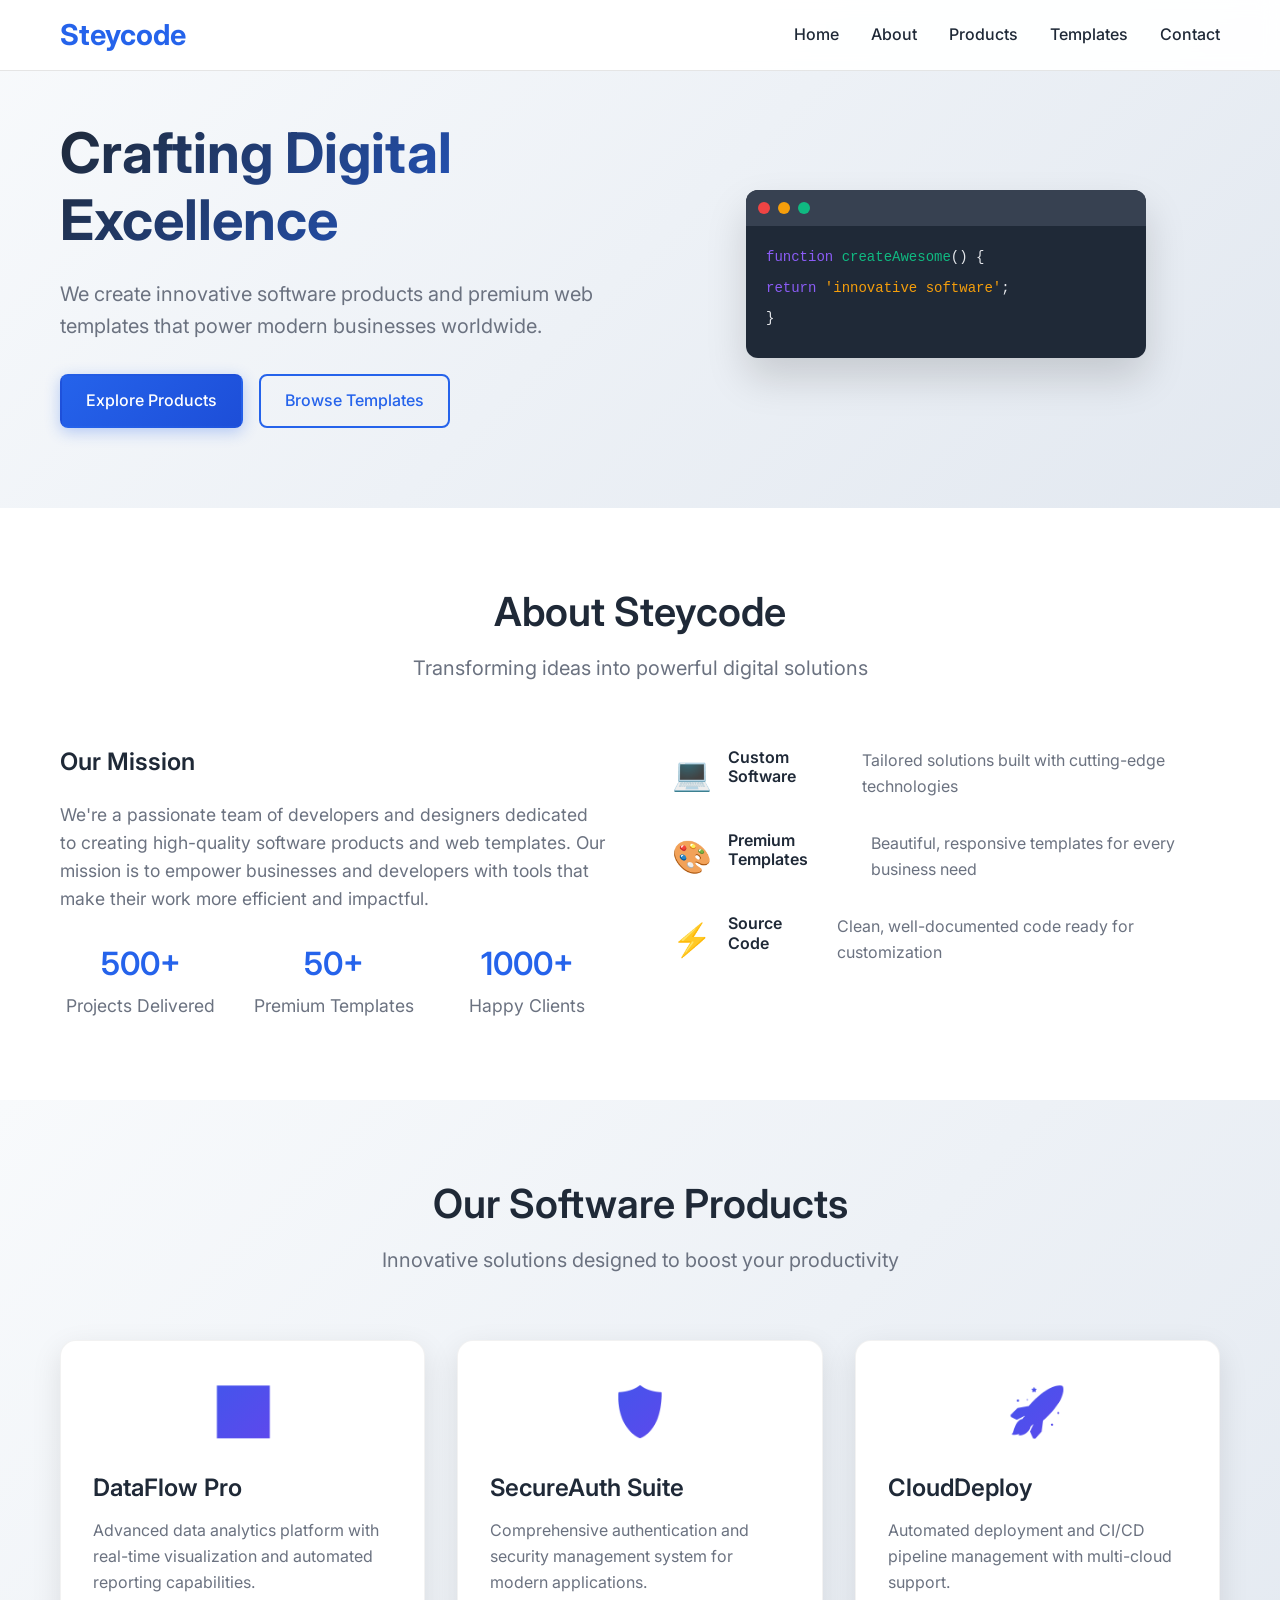
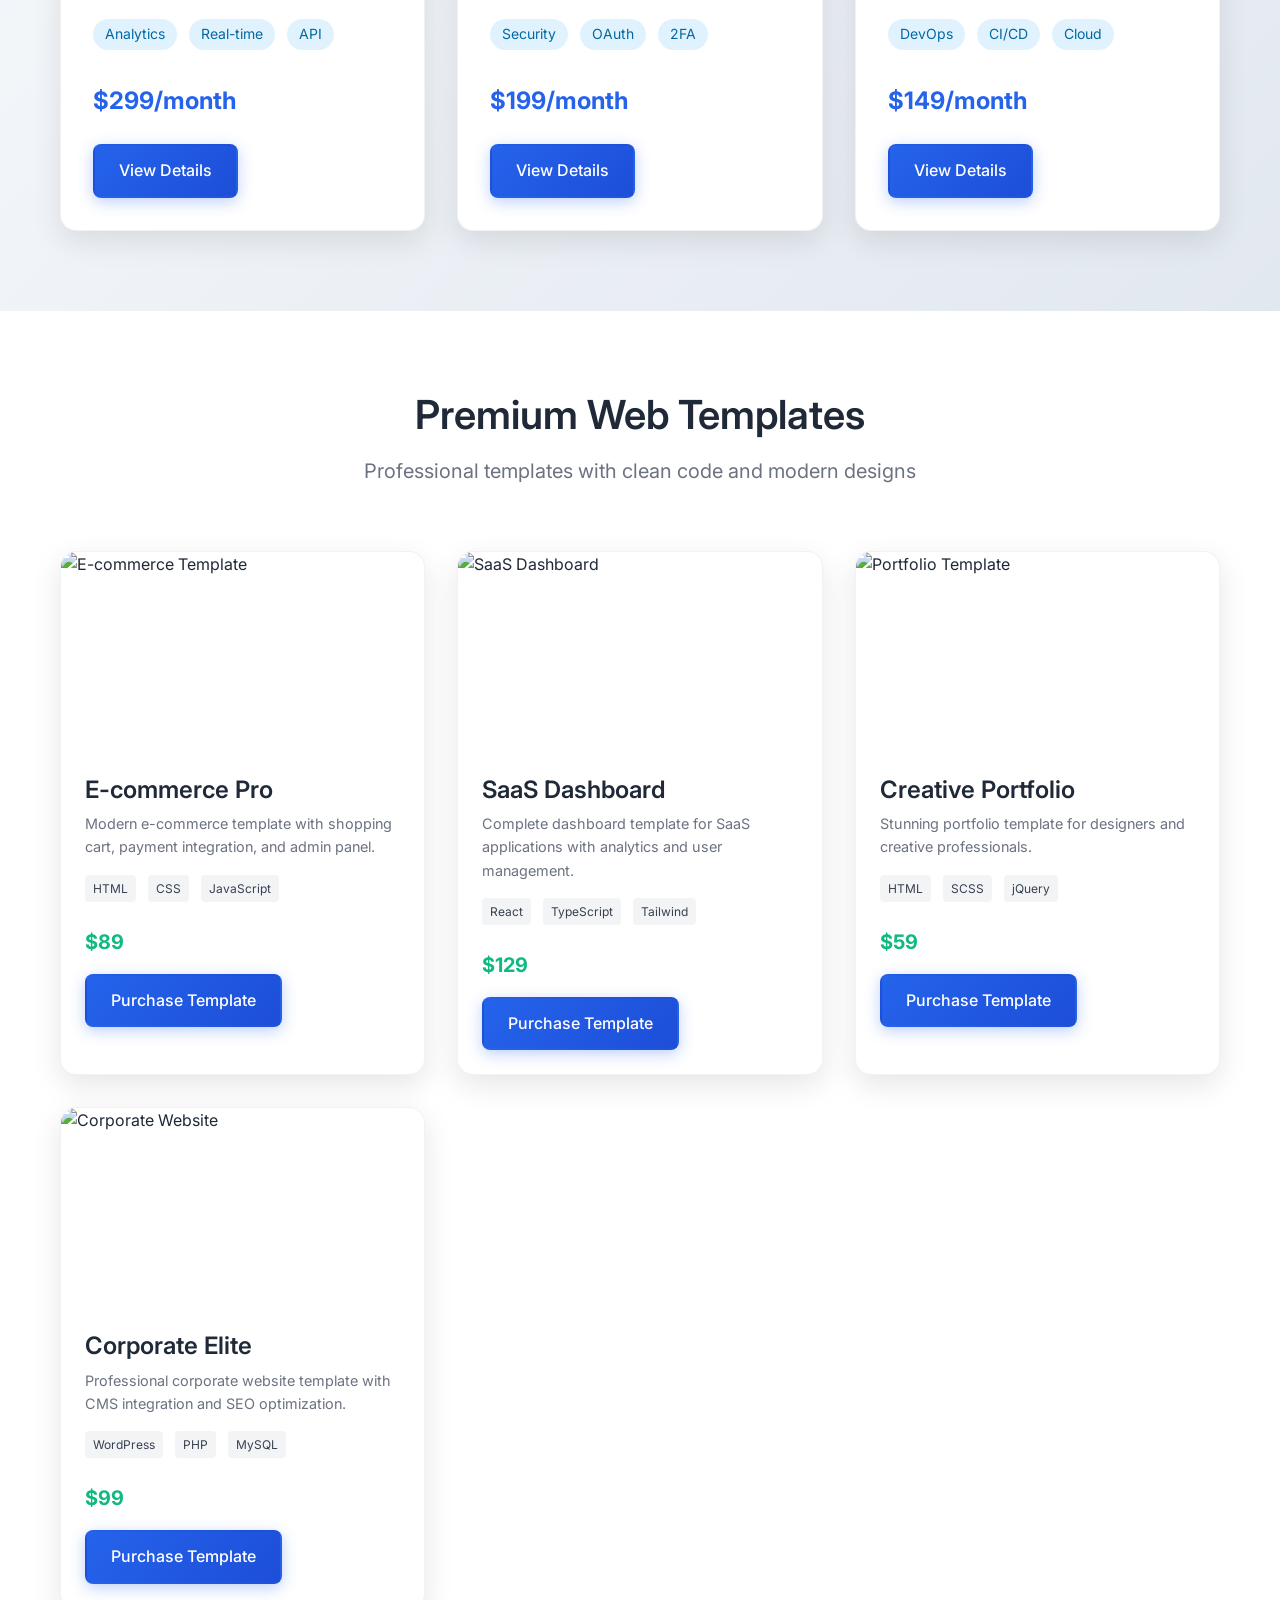
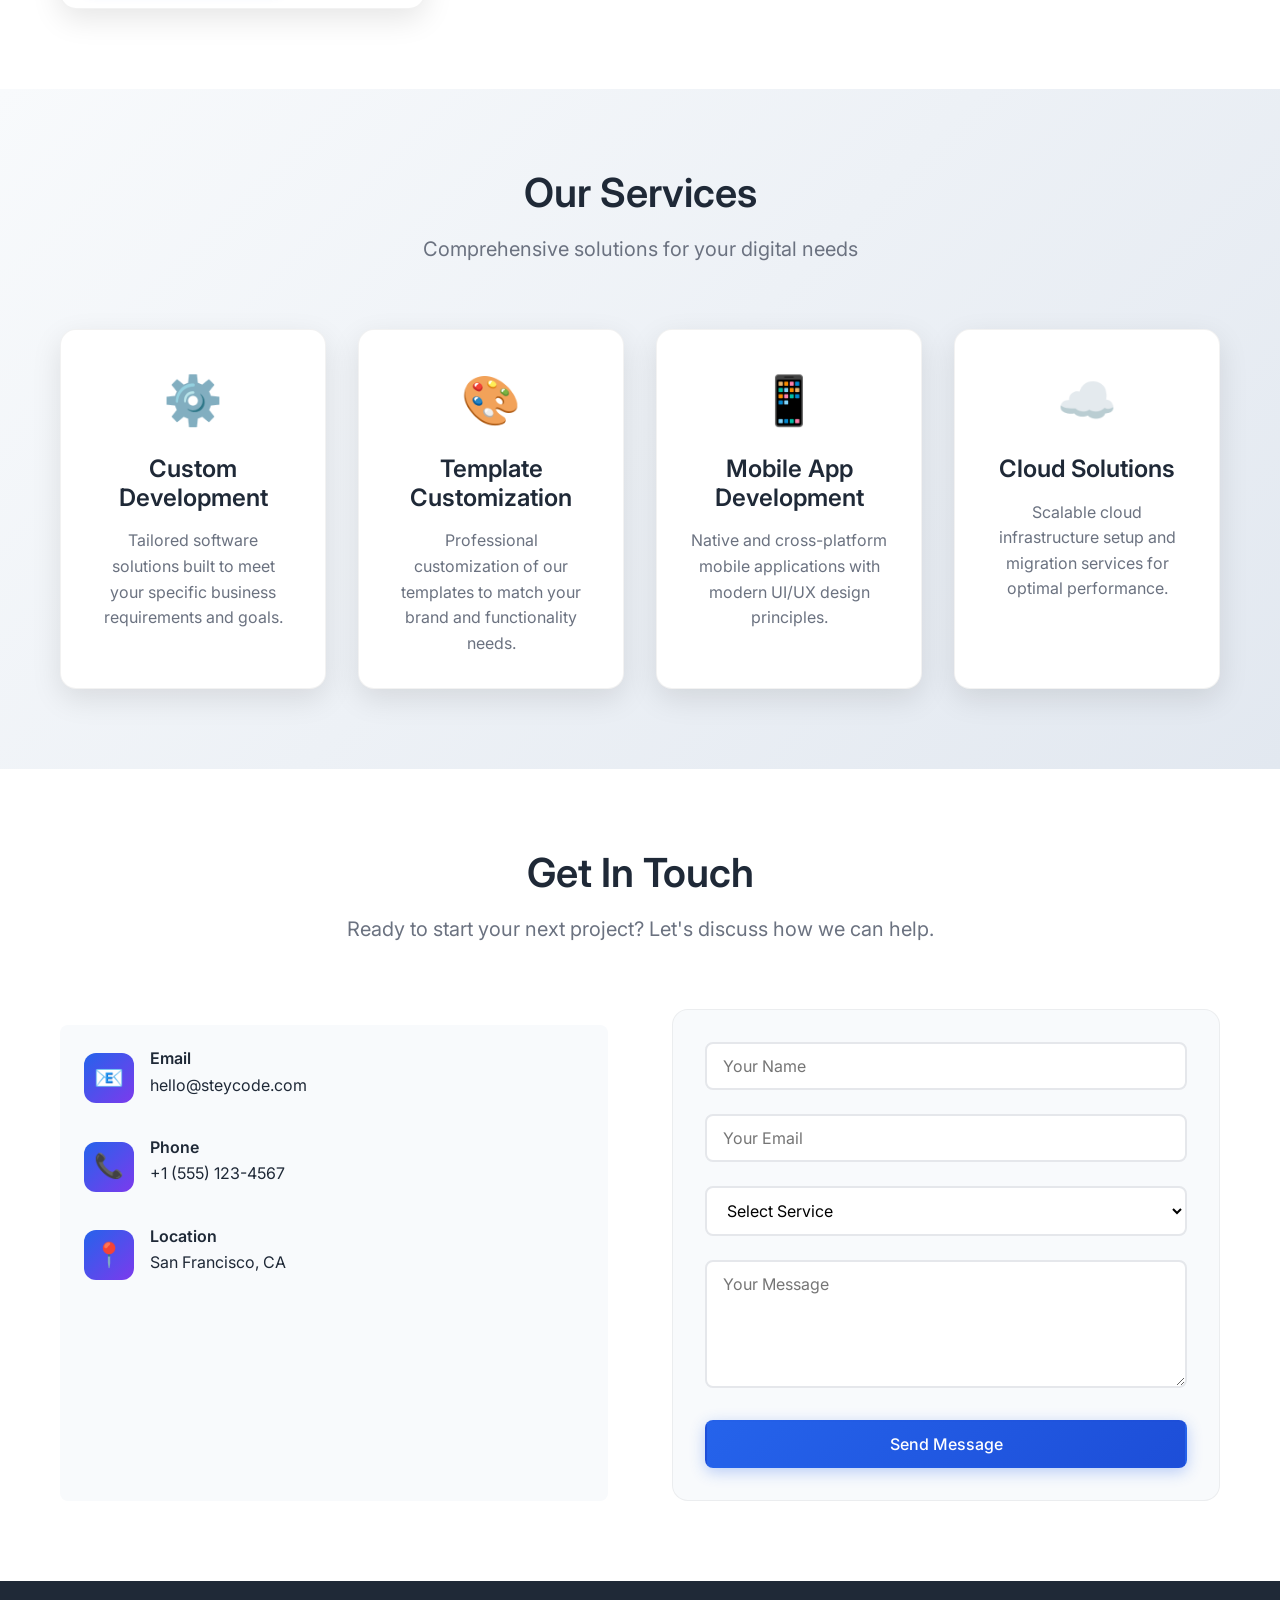
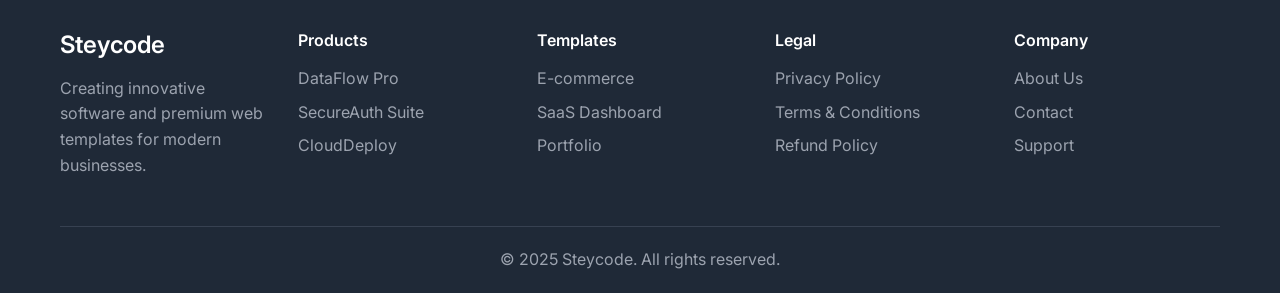
==== product-details.html @ 84a64c3a "Initial Commit" ====
<!doctype html>
<html lang="en">
  <head>
    <meta charset="UTF-8" />
    <meta name="viewport" content="width=device-width, initial-scale=1.0" />
    <title>Product Details - Steycode</title>
    <meta name="description" content="Detailed information about Steycode software products">
    <link rel="preconnect" href="https://fonts.googleapis.com">
    <link rel="preconnect" href="https://fonts.gstatic.com" crossorigin>
    <link href="https://fonts.googleapis.com/css2?family=Inter:wght@300;400;500;600;700&display=swap" rel="stylesheet">
    <link rel="stylesheet" href="style.css">
  </head>
  <body>
    <!-- Navigation -->
    <nav class="navbar">
      <div class="nav-container">
        <div class="nav-logo">
          <a href="index.html"><h2>Steycode</h2></a>
        </div>
        <ul class="nav-menu">
          <li><a href="index.html#home" class="nav-link">Home</a></li>
          <li><a href="index.html#about" class="nav-link">About</a></li>
          <li><a href="index.html#products" class="nav-link">Products</a></li>
          <li><a href="index.html#templates" class="nav-link">Templates</a></li>
          <li><a href="index.html#contact" class="nav-link">Contact</a></li>
        </ul>
        <div class="hamburger">
          <span></span>
          <span></span>
          <span></span>
        </div>
      </div>
    </nav>

    <!-- Product Details Section -->
    <section class="product-details-page">
      <div class="container">
        <div class="breadcrumb">
          <a href="index.html">Home</a> > <a href="index.html#products">Products</a> > <span id="product-name">Product Details</span>
        </div>
        
        <div id="product-content" class="product-details-content">
          <!-- Content will be loaded by JavaScript -->
        </div>
      </div>
    </section>

    <!-- Footer -->
    <footer class="footer">
      <div class="container">
        <div class="footer-content">
          <div class="footer-section">
            <h3>Steycode</h3>
            <p>Creating innovative software and premium web templates for modern businesses.</p>
          </div>
          <div class="footer-section">
            <h4>Products</h4>
            <ul>
              <li><a href="product-details.html?product=dataflow">DataFlow Pro</a></li>
              <li><a href="product-details.html?product=secureauth">SecureAuth Suite</a></li>
              <li><a href="product-details.html?product=clouddeploy">CloudDeploy</a></li>
            </ul>
          </div>
          <div class="footer-section">
            <h4>Templates</h4>
            <ul>
              <li><a href="purchase.html?template=ecommerce&price=89">E-commerce</a></li>
              <li><a href="purchase.html?template=saas&price=129">SaaS Dashboard</a></li>
              <li><a href="purchase.html?template=portfolio&price=59">Portfolio</a></li>
            </ul>
          </div>
          <div class="footer-section">
            <h4>Legal</h4>
            <ul>
              <li><a href="privacy-policy.html">Privacy Policy</a></li>
              <li><a href="terms-conditions.html">Terms & Conditions</a></li>
              <li><a href="refund-policy.html">Refund Policy</a></li>
            </ul>
          </div>
          <div class="footer-section">
            <h4>Company</h4>
            <ul>
              <li><a href="index.html#about">About Us</a></li>
              <li><a href="index.html#contact">Contact</a></li>
              <li><a href="mailto:hello@steycode.com">Support</a></li>
            </ul>
          </div>
        </div>
        <div class="footer-bottom">
          <p>&copy; 2025 Steycode. All rights reserved.</p>
        </div>
      </div>
    </footer>

    <script src="product-details.js"></script>
  </body>
</html>
---- style.css ----
/* Reset and Base Styles */
* {
  margin: 0;
  padding: 0;
  box-sizing: border-box;
}

html {
  scroll-behavior: smooth;
}

body {
  font-family: 'Inter', -apple-system, BlinkMacSystemFont, 'Segoe UI', Roboto, sans-serif;
  line-height: 1.6;
  color: #1f2937;
  background-color: #ffffff;
}

/* Container */
.container {
  max-width: 1200px;
  margin: 0 auto;
  padding: 0 20px;
}

/* Typography */
h1, h2, h3, h4, h5, h6 {
  line-height: 1.2;
  font-weight: 600;
}

h1 {
  font-size: 3.5rem;
  font-weight: 700;
}

h2 {
  font-size: 2.5rem;
}

h3 {
  font-size: 1.5rem;
}

p {
  margin-bottom: 1rem;
  color: #6b7280;
}

/* Buttons */
.btn {
  display: inline-block;
  padding: 12px 24px;
  border-radius: 8px;
  text-decoration: none;
  font-weight: 500;
  transition: all 0.3s ease;
  border: 2px solid transparent;
  cursor: pointer;
  text-align: center;
  background: none;
  font-family: inherit;
  font-size: 1rem;
}

.btn-primary {
  background: linear-gradient(135deg, #2563eb, #1d4ed8);
  color: white;
  box-shadow: 0 4px 15px rgba(37, 99, 235, 0.3);
}

.btn-primary:hover {
  transform: translateY(-2px);
  box-shadow: 0 8px 25px rgba(37, 99, 235, 0.4);
}

.btn-secondary {
  background: transparent;
  color: #2563eb;
  border-color: #2563eb;
}

.btn-secondary:hover {
  background: #2563eb;
  color: white;
  transform: translateY(-2px);
}

.btn-white {
  background: white;
  color: #1f2937;
  box-shadow: 0 4px 15px rgba(0, 0, 0, 0.1);
}

.btn-white:hover {
  transform: translateY(-2px);
  box-shadow: 0 8px 25px rgba(0, 0, 0, 0.15);
}

.btn-full {
  width: 100%;
}

.btn-large {
  padding: 16px 32px;
  font-size: 1.1rem;
}

/* Navigation */
.navbar {
  position: fixed;
  top: 0;
  width: 100%;
  background: rgba(255, 255, 255, 0.95);
  backdrop-filter: blur(10px);
  border-bottom: 1px solid rgba(0, 0, 0, 0.1);
  z-index: 1000;
  transition: all 0.3s ease;
}

.nav-container {
  max-width: 1200px;
  margin: 0 auto;
  padding: 0 20px;
  display: flex;
  justify-content: space-between;
  align-items: center;
  height: 70px;
}

.nav-logo h2 {
  color: #2563eb;
  font-size: 1.8rem;
  font-weight: 700;
}

.nav-logo a {
  text-decoration: none;
}

.nav-menu {
  display: flex;
  list-style: none;
  gap: 2rem;
}

.nav-link {
  text-decoration: none;
  color: #1f2937;
  font-weight: 500;
  transition: color 0.3s ease;
}

.nav-link:hover {
  color: #2563eb;
}

.hamburger {
  display: none;
  flex-direction: column;
  cursor: pointer;
}

.hamburger span {
  width: 25px;
  height: 3px;
  background: #1f2937;
  margin: 3px 0;
  transition: 0.3s;
}

/* Breadcrumb */
.breadcrumb {
  padding: 100px 0 20px;
  font-size: 0.9rem;
  color: #6b7280;
}

.breadcrumb a {
  color: #2563eb;
  text-decoration: none;
}

.breadcrumb a:hover {
  text-decoration: underline;
}

/* Hero Section */
.hero {
  padding: 120px 0 80px;
  background: linear-gradient(135deg, #f8fafc 0%, #e2e8f0 100%);
  overflow: hidden;
}

.hero-container {
  max-width: 1200px;
  margin: 0 auto;
  padding: 0 20px;
  display: grid;
  grid-template-columns: 1fr 1fr;
  gap: 4rem;
  align-items: center;
}

.hero-content {
  animation: fadeInUp 1s ease-out;
}

.hero-title {
  margin-bottom: 1.5rem;
  background: linear-gradient(135deg, #1f2937, #2563eb);
  -webkit-background-clip: text;
  -webkit-text-fill-color: transparent;
  background-clip: text;
}

.hero-subtitle {
  font-size: 1.25rem;
  margin-bottom: 2rem;
  color: #6b7280;
}

.hero-buttons {
  display: flex;
  gap: 1rem;
  flex-wrap: wrap;
}

.hero-image {
  display: flex;
  justify-content: center;
  animation: fadeInRight 1s ease-out 0.3s both;
}

.code-window {
  background: #1f2937;
  border-radius: 12px;
  box-shadow: 0 20px 40px rgba(0, 0, 0, 0.15);
  overflow: hidden;
  max-width: 400px;
  width: 100%;
}

.window-header {
  background: #374151;
  padding: 12px;
  display: flex;
  align-items: center;
}

.window-buttons {
  display: flex;
  gap: 8px;
}

.window-buttons span {
  width: 12px;
  height: 12px;
  border-radius: 50%;
}

.btn-close {
  background: #ef4444;
}

.btn-minimize {
  background: #f59e0b;
}

.btn-maximize {
  background: #10b981;
}

.code-content {
  padding: 20px;
  font-family: 'Courier New', monospace;
  font-size: 14px;
  line-height: 1.6;
}

.code-line {
  color: #e5e7eb;
  margin-bottom: 8px;
}

.keyword {
  color: #8b5cf6;
}

.function {
  color: #10b981;
}

.string {
  color: #f59e0b;
}

/* Section Header */
.section-header {
  text-align: center;
  margin-bottom: 4rem;
}

.section-header h2 {
  margin-bottom: 1rem;
  color: #1f2937;
}

.section-header p {
  font-size: 1.25rem;
  color: #6b7280;
}

/* About Section */
.about {
  padding: 80px 0;
  background: white;
}

.about-grid {
  display: grid;
  grid-template-columns: 1fr 1fr;
  gap: 4rem;
  align-items: start;
}

.about-content h3 {
  margin-bottom: 1.5rem;
  color: #1f2937;
}

.about-content p {
  margin-bottom: 2rem;
  font-size: 1.1rem;
}

.stats {
  display: grid;
  grid-template-columns: repeat(3, 1fr);
  gap: 2rem;
}

.stat {
  text-align: center;
}

.stat h4 {
  font-size: 2rem;
  color: #2563eb;
  margin-bottom: 0.5rem;
}

.stat p {
  color: #6b7280;
  margin: 0;
}

.about-features {
  display: flex;
  flex-direction: column;
  gap: 2rem;
}

.feature {
  display: flex;
  align-items: flex-start;
  gap: 1rem;
}

.feature-icon {
  font-size: 2rem;
  flex-shrink: 0;
}

.feature h4 {
  margin-bottom: 0.5rem;
  color: #1f2937;
}

.feature p {
  margin: 0;
}

/* Products Section */
.products {
  padding: 80px 0;
  background: linear-gradient(135deg, #f8fafc 0%, #e2e8f0 100%);
}

.products-grid {
  display: grid;
  grid-template-columns: repeat(auto-fit, minmax(300px, 1fr));
  gap: 2rem;
}

.product-card {
  background: white;
  border-radius: 16px;
  padding: 2rem;
  box-shadow: 0 10px 30px rgba(0, 0, 0, 0.1);
  transition: all 0.3s ease;
  border: 1px solid rgba(0, 0, 0, 0.05);
}

.product-card:hover {
  transform: translateY(-8px);
  box-shadow: 0 20px 40px rgba(0, 0, 0, 0.15);
}

.product-image {
  text-align: center;
  margin-bottom: 1.5rem;
}

.product-icon {
  font-size: 3rem;
  background: linear-gradient(135deg, #2563eb, #7c3aed);
  -webkit-background-clip: text;
  -webkit-text-fill-color: transparent;
  background-clip: text;
}

.product-content h3 {
  margin-bottom: 1rem;
  color: #1f2937;
}

.product-content p {
  margin-bottom: 1.5rem;
}

.product-features {
  margin-bottom: 1.5rem;
}

.feature-tag {
  display: inline-block;
  background: #e0f2fe;
  color: #0369a1;
  padding: 4px 12px;
  border-radius: 20px;
  font-size: 0.875rem;
  margin-right: 0.5rem;
  margin-bottom: 0.5rem;
}

.product-price {
  font-size: 1.5rem;
  font-weight: 700;
  color: #2563eb;
  margin-bottom: 1.5rem;
}

/* Templates Section */
.templates {
  padding: 80px 0;
  background: white;
}

.templates-grid {
  display: grid;
  grid-template-columns: repeat(auto-fit, minmax(280px, 1fr));
  gap: 2rem;
}

.template-card {
  background: white;
  border-radius: 16px;
  overflow: hidden;
  box-shadow: 0 10px 30px rgba(0, 0, 0, 0.1);
  transition: all 0.3s ease;
  border: 1px solid rgba(0, 0, 0, 0.05);
}

.template-card:hover {
  transform: translateY(-8px);
  box-shadow: 0 20px 40px rgba(0, 0, 0, 0.15);
}

.template-image {
  position: relative;
  overflow: hidden;
  height: 200px;
}

.template-image img {
  width: 100%;
  height: 100%;
  object-fit: cover;
  transition: transform 0.3s ease;
}

.template-card:hover .template-image img {
  transform: scale(1.1);
}

.template-content {
  padding: 1.5rem;
}

.template-content h3 {
  margin-bottom: 0.5rem;
  color: #1f2937;
}

.template-content p {
  margin-bottom: 1rem;
  font-size: 0.9rem;
}

.template-tech {
  margin-bottom: 1rem;
}

.tech-tag {
  display: inline-block;
  background: #f3f4f6;
  color: #374151;
  padding: 4px 8px;
  border-radius: 4px;
  font-size: 0.75rem;
  margin-right: 0.5rem;
  margin-bottom: 0.5rem;
}

.template-price {
  font-size: 1.25rem;
  font-weight: 700;
  color: #10b981;
  margin-bottom: 1rem;
}

/* Services Section */
.services {
  padding: 80px 0;
  background: linear-gradient(135deg, #f8fafc 0%, #e2e8f0 100%);
}

.services-grid {
  display: grid;
  grid-template-columns: repeat(auto-fit, minmax(250px, 1fr));
  gap: 2rem;
}

.service-card {
  background: white;
  padding: 2rem;
  border-radius: 16px;
  text-align: center;
  box-shadow: 0 10px 30px rgba(0, 0, 0, 0.1);
  transition: all 0.3s ease;
  border: 1px solid rgba(0, 0, 0, 0.05);
}

.service-card:hover {
  transform: translateY(-8px);
  box-shadow: 0 20px 40px rgba(0, 0, 0, 0.15);
}

.service-icon {
  font-size: 3rem;
  margin-bottom: 1rem;
}

.service-card h3 {
  margin-bottom: 1rem;
  color: #1f2937;
}

.service-card p {
  margin: 0;
}

/* Contact Section */
.contact {
  padding: 80px 0;
  background: white;
}

.contact-grid {
  display: grid;
  grid-template-columns: 1fr 1fr;
  gap: 4rem;
}

.contact-info {
  display: flex;
  flex-direction: column;
  gap: 2rem;
}

.contact-item {
  display: flex;
  align-items: center;
  gap: 1rem;
}

.contact-icon {
  font-size: 1.5rem;
  width: 50px;
  height: 50px;
  background: linear-gradient(135deg, #2563eb, #7c3aed);
  border-radius: 12px;
  display: flex;
  align-items: center;
  justify-content: center;
  flex-shrink: 0;
}

.contact-item h4 {
  margin-bottom: 0.25rem;
  color: #1f2937;
}

.contact-item p {
  margin: 0;
  color: #6b7280;
}

.contact-form {
  background: #f8fafc;
  padding: 2rem;
  border-radius: 16px;
  border: 1px solid rgba(0, 0, 0, 0.05);
}

.form-group {
  margin-bottom: 1.5rem;
}

.form-group label {
  display: block;
  margin-bottom: 0.5rem;
  font-weight: 500;
  color: #1f2937;
}

.form-group input,
.form-group select,
.form-group textarea {
  width: 100%;
  padding: 12px 16px;
  border: 2px solid #e5e7eb;
  border-radius: 8px;
  font-size: 1rem;
  transition: border-color 0.3s ease;
  background: white;
  font-family: inherit;
}

.form-group input:focus,
.form-group select:focus,
.form-group textarea:focus {
  outline: none;
  border-color: #2563eb;
}

.form-row {
  display: grid;
  grid-template-columns: 1fr 1fr;
  gap: 1rem;
}

/* Product Details Page */
.product-details-page {
  padding: 80px 0;
  background: white;
}

.product-details-content {
  margin-top: 2rem;
}

.product-hero {
  background: linear-gradient(135deg, #f8fafc 0%, #e2e8f0 100%);
  padding: 4rem 2rem;
  border-radius: 20px;
  margin-bottom: 4rem;
}

.product-hero-content {
  display: grid;
  grid-template-columns: auto 1fr;
  gap: 2rem;
  align-items: center;
  max-width: 800px;
  margin: 0 auto;
}

.product-icon-large {
  font-size: 5rem;
}

.product-info h1 {
  margin-bottom: 1rem;
  color: #1f2937;
}

.product-tagline {
  font-size: 1.2rem;
  margin-bottom: 1.5rem;
  color: #6b7280;
}

.product-price-large {
  font-size: 2.5rem;
  font-weight: 700;
  color: #2563eb;
  margin-bottom: 2rem;
}

.product-actions {
  display: flex;
  gap: 1rem;
  flex-wrap: wrap;
}

.product-details-grid {
  display: grid;
  grid-template-columns: 2fr 1fr;
  gap: 4rem;
}

.product-section {
  margin-bottom: 3rem;
}

.product-section h2 {
  margin-bottom: 1.5rem;
  color: #1f2937;
}

.features-grid {
  display: grid;
  gap: 1rem;
}

.feature-item {
  display: flex;
  align-items: flex-start;
  gap: 1rem;
  padding: 1rem;
  background: #f8fafc;
  border-radius: 8px;
}

.feature-check {
  color: #10b981;
  font-weight: bold;
  font-size: 1.2rem;
  flex-shrink: 0;
}

.benefits-grid {
  display: grid;
  gap: 1rem;
}

.benefit-item {
  display: flex;
  align-items: center;
  gap: 1rem;
  padding: 1rem;
  background: #f0f9ff;
  border-radius: 8px;
}

.benefit-icon {
  font-size: 1.5rem;
  flex-shrink: 0;
}

.product-sidebar {
  display: flex;
  flex-direction: column;
  gap: 2rem;
}

.specs-card,
.cta-card {
  background: white;
  padding: 2rem;
  border-radius: 16px;
  box-shadow: 0 10px 30px rgba(0, 0, 0, 0.1);
  border: 1px solid rgba(0, 0, 0, 0.05);
}

.specs-card h3,
.cta-card h3 {
  margin-bottom: 1.5rem;
  color: #1f2937;
}

.specs-list {
  display: flex;
  flex-direction: column;
  gap: 1rem;
}

.spec-row {
  display: flex;
  justify-content: space-between;
  padding: 0.5rem 0;
  border-bottom: 1px solid #e5e7eb;
}

.spec-label {
  font-weight: 500;
  color: #6b7280;
}

.spec-value {
  color: #1f2937;
}

.cta-card p {
  margin-bottom: 1.5rem;
  color: #6b7280;
}

.cta-card .btn {
  margin-bottom: 1rem;
}

/* Purchase Page */
.purchase-page {
  padding: 80px 0;
  background: #f8fafc;
}

.purchase-container {
  max-width: 1000px;
  margin: 0 auto;
}

.purchase-header {
  text-align: center;
  margin-bottom: 3rem;
}

.purchase-header h1 {
  margin-bottom: 1rem;
  color: #1f2937;
}

.purchase-header p {
  font-size: 1.2rem;
  color: #6b7280;
}

.purchase-grid {
  display: grid;
  grid-template-columns: 1fr 1fr;
  gap: 3rem;
}

.purchase-details,
.purchase-form-container {
  background: white;
  padding: 2rem;
  border-radius: 16px;
  box-shadow: 0 10px 30px rgba(0, 0, 0, 0.1);
  border: 1px solid rgba(0, 0, 0, 0.05);
}

.purchase-details h2,
.purchase-form-container h2 {
  margin-bottom: 1.5rem;
  color: #1f2937;
}

.order-summary {
  margin-bottom: 2rem;
}

.order-item {
  border: 1px solid #e5e7eb;
  border-radius: 8px;
  padding: 1.5rem;
  margin-bottom: 1.5rem;
}

.item-details h3 {
  margin-bottom: 0.5rem;
  color: #1f2937;
}

.item-details p {
  margin-bottom: 1rem;
  color: #6b7280;
}

.item-features,
.item-tech {
  margin-bottom: 1rem;
}

.item-features h4,
.item-tech h4 {
  margin-bottom: 0.5rem;
  color: #1f2937;
  font-size: 1rem;
}

.item-features ul {
  list-style: none;
  padding-left: 0;
}

.item-features li {
  padding: 0.25rem 0;
  color: #6b7280;
}

.item-features li:before {
  content: "✓ ";
  color: #10b981;
  font-weight: bold;
}

.tech-tags {
  display: flex;
  flex-wrap: wrap;
  gap: 0.5rem;
}

.item-price {
  font-size: 1.5rem;
  font-weight: 700;
  color: #2563eb;
  text-align: right;
}

.order-notes {
  background: #f0f9ff;
  padding: 1.5rem;
  border-radius: 8px;
}

.order-notes h4 {
  margin-bottom: 1rem;
  color: #1f2937;
}

.order-notes ul {
  list-style: none;
  padding-left: 0;
}

.order-notes li {
  padding: 0.25rem 0;
  color: #6b7280;
}

.order-notes li:before {
  content: "• ";
  color: #2563eb;
  font-weight: bold;
}

.purchase-form {
  display: flex;
  flex-direction: column;
  gap: 1.5rem;
}

.checkbox-group {
  display: flex;
  align-items: flex-start;
  gap: 0.5rem;
}

.checkbox-label {
  display: flex;
  align-items: flex-start;
  gap: 0.5rem;
  cursor: pointer;
  font-size: 0.9rem;
  line-height: 1.4;
}

.checkbox-label input[type="checkbox"] {
  width: auto;
  margin: 0;
}

.checkbox-label a {
  color: #2563eb;
  text-decoration: none;
}

.checkbox-label a:hover {
  text-decoration: underline;
}

.purchase-summary {
  background: #f8fafc;
  padding: 1.5rem;
  border-radius: 8px;
  margin: 1.5rem 0;
}

.summary-row {
  display: flex;
  justify-content: space-between;
  margin-bottom: 0.5rem;
  color: #6b7280;
}

.summary-row.total {
  border-top: 2px solid #e5e7eb;
  padding-top: 0.5rem;
  margin-top: 1rem;
  font-weight: 700;
  font-size: 1.1rem;
  color: #1f2937;
}

.purchase-btn {
  position: relative;
}

.btn-loading {
  display: none;
}

/* Policy Pages */
.policy-page {
  padding: 80px 0;
  background: white;
}

.policy-content {
  max-width: 800px;
  margin: 2rem auto 0;
}

.policy-content h1 {
  margin-bottom: 1rem;
  color: #1f2937;
}

.last-updated {
  color: #6b7280;
  font-style: italic;
  margin-bottom: 2rem;
  border-bottom: 1px solid #e5e7eb;
  padding-bottom: 1rem;
}

.policy-section {
  margin-bottom: 2.5rem;
}

.policy-section h2 {
  margin-bottom: 1rem;
  color: #1f2937;
  font-size: 1.5rem;
}

.policy-section h3 {
  margin-bottom: 0.75rem;
  margin-top: 1.5rem;
  color: #374151;
  font-size: 1.2rem;
}

.policy-section ul,
.policy-section ol {
  margin-bottom: 1rem;
  padding-left: 2rem;
}

.policy-section li {
  margin-bottom: 0.5rem;
  color: #6b7280;
}

.contact-info {
  background: #f8fafc;
  padding: 1.5rem;
  border-radius: 8px;
  margin-top: 1rem;
}

.contact-info p {
  margin-bottom: 0.5rem;
  color: #1f2937;
}

/* Footer */
.footer {
  background: #1f2937;
  color: white;
  padding: 50px 0 20px;
}

.footer-content {
  display: grid;
  grid-template-columns: repeat(auto-fit, minmax(200px, 1fr));
  gap: 2rem;
  margin-bottom: 2rem;
}

.footer-section h3,
.footer-section h4 {
  margin-bottom: 1rem;
  color: white;
}

.footer-section p {
  color: #9ca3af;
}

.footer-section ul {
  list-style: none;
}

.footer-section ul li {
  margin-bottom: 0.5rem;
}

.footer-section ul li a {
  color: #9ca3af;
  text-decoration: none;
  transition: color 0.3s ease;
}

.footer-section ul li a:hover {
  color: #2563eb;
}

.footer-bottom {
  border-top: 1px solid #374151;
  padding-top: 20px;
  text-align: center;
}

.footer-bottom p {
  color: #9ca3af;
  margin: 0;
}

/* Animations */
@keyframes fadeInUp {
  from {
    opacity: 0;
    transform: translateY(30px);
  }
  to {
    opacity: 1;
    transform: translateY(0);
  }
}

@keyframes fadeInRight {
  from {
    opacity: 0;
    transform: translateX(30px);
  }
  to {
    opacity: 1;
    transform: translateX(0);
  }
}

/* Responsive Design */
@media (max-width: 768px) {
  .nav-menu {
    position: fixed;
    left: -100%;
    top: 70px;
    flex-direction: column;
    background-color: white;
    width: 100%;
    text-align: center;
    transition: 0.3s;
    box-shadow: 0 10px 27px rgba(0, 0, 0, 0.05);
    padding: 2rem 0;
  }

  .nav-menu.active {
    left: 0;
  }

  .hamburger {
    display: flex;
  }

  .hamburger.active span:nth-child(2) {
    opacity: 0;
  }

  .hamburger.active span:nth-child(1) {
    transform: translateY(8px) rotate(45deg);
  }

  .hamburger.active span:nth-child(3) {
    transform: translateY(-8px) rotate(-45deg);
  }

  h1 {
    font-size: 2.5rem;
  }

  h2 {
    font-size: 2rem;
  }

  .hero-container {
    grid-template-columns: 1fr;
    gap: 2rem;
    text-align: center;
  }

  .hero-buttons {
    justify-content: center;
  }

  .about-grid {
    grid-template-columns: 1fr;
    gap: 2rem;
  }

  .stats {
    grid-template-columns: 1fr;
    gap: 1rem;
  }

  .contact-grid {
    grid-template-columns: 1fr;
    gap: 2rem;
  }

  .hero-buttons {
    flex-direction: column;
    align-items: center;
  }

  .btn {
    width: 100%;
    max-width: 280px;
  }

  .form-row {
    grid-template-columns: 1fr;
  }

  .product-hero-content {
    grid-template-columns: 1fr;
    text-align: center;
  }

  .product-details-grid {
    grid-template-columns: 1fr;
    gap: 2rem;
  }

  .purchase-grid {
    grid-template-columns: 1fr;
    gap: 2rem;
  }

  .product-actions {
    justify-content: center;
  }
}

@media (max-width: 480px) {
  .container {
    padding: 0 15px;
  }

  .nav-container {
    padding: 0 15px;
  }

  h1 {
    font-size: 2rem;
  }

  .hero {
    padding: 100px 0 60px;
  }

  .section-header {
    margin-bottom: 2rem;
  }

  .products,
  .templates,
  .services,
  .about,
  .contact {
    padding: 60px 0;
  }

  .product-card,
  .template-card,
  .service-card {
    padding: 1.5rem;
  }

  .contact-form,
  .purchase-details,
  .purchase-form-container,
  .specs-card,
  .cta-card {
    padding: 1.5rem;
  }

  .product-hero {
    padding: 2rem 1rem;
  }

  .product-icon-large {
    font-size: 3rem;
  }

  .product-price-large {
    font-size: 2rem;
  }

  .product-actions {
    flex-direction: column;
  }

  .btn-large {
    padding: 14px 24px;
    font-size: 1rem;
  }
}
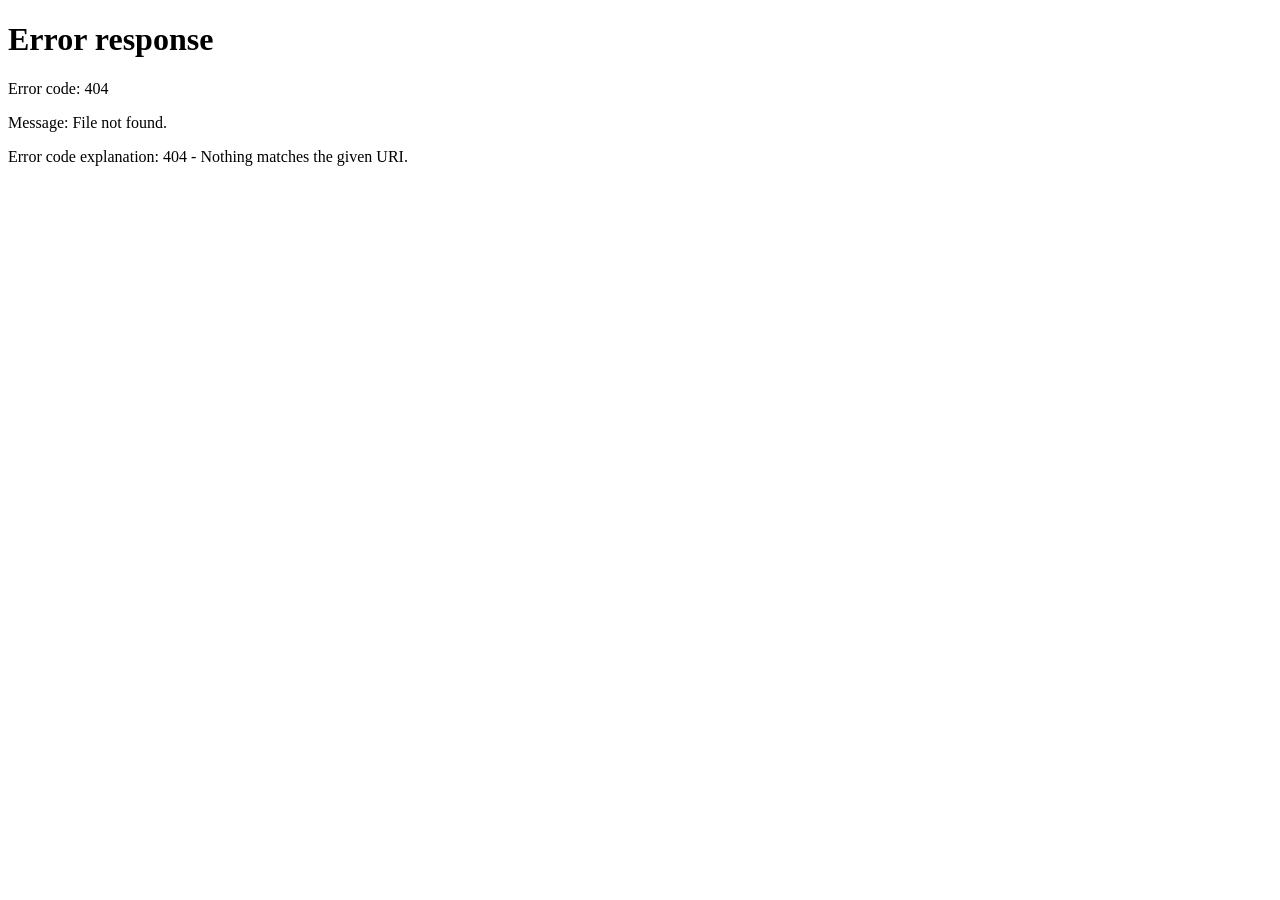
==== commit 27d9ff34: "refactor: migrate to PHP and update contact info to info@steycode.com" ====
--- a/product-details.html
+++ b/product-details.html
@@ -20,7 +20,7 @@
         <ul class="nav-menu">
           <li><a href="index.html#home" class="nav-link">Home</a></li>
           <li><a href="index.html#about" class="nav-link">About</a></li>
-          <li><a href="index.html#products" class="nav-link">Products</a></li>
+          <!-- <li><a href="index.html#products" class="nav-link">Products</a></li> -->
           <li><a href="index.html#templates" class="nav-link">Templates</a></li>
           <li><a href="index.html#contact" class="nav-link">Contact</a></li>
         </ul>
@@ -53,7 +53,7 @@
             <h3>Steycode</h3>
             <p>Creating innovative software and premium web templates for modern businesses.</p>
           </div>
-          <div class="footer-section">
+          <!-- <div class="footer-section">
             <h4>Products</h4>
             <ul>
               <li><a href="product-details.html?product=dataflow">DataFlow Pro</a></li>
@@ -68,7 +68,7 @@
               <li><a href="purchase.html?template=saas&price=129">SaaS Dashboard</a></li>
               <li><a href="purchase.html?template=portfolio&price=59">Portfolio</a></li>
             </ul>
-          </div>
+          </div> -->
           <div class="footer-section">
             <h4>Legal</h4>
             <ul>
@@ -82,7 +82,7 @@
             <ul>
               <li><a href="index.html#about">About Us</a></li>
               <li><a href="index.html#contact">Contact</a></li>
-              <li><a href="mailto:hello@steycode.com">Support</a></li>
+              <li><a href="mailto:info@steycode.com">Support</a></li>
             </ul>
           </div>
         </div>
